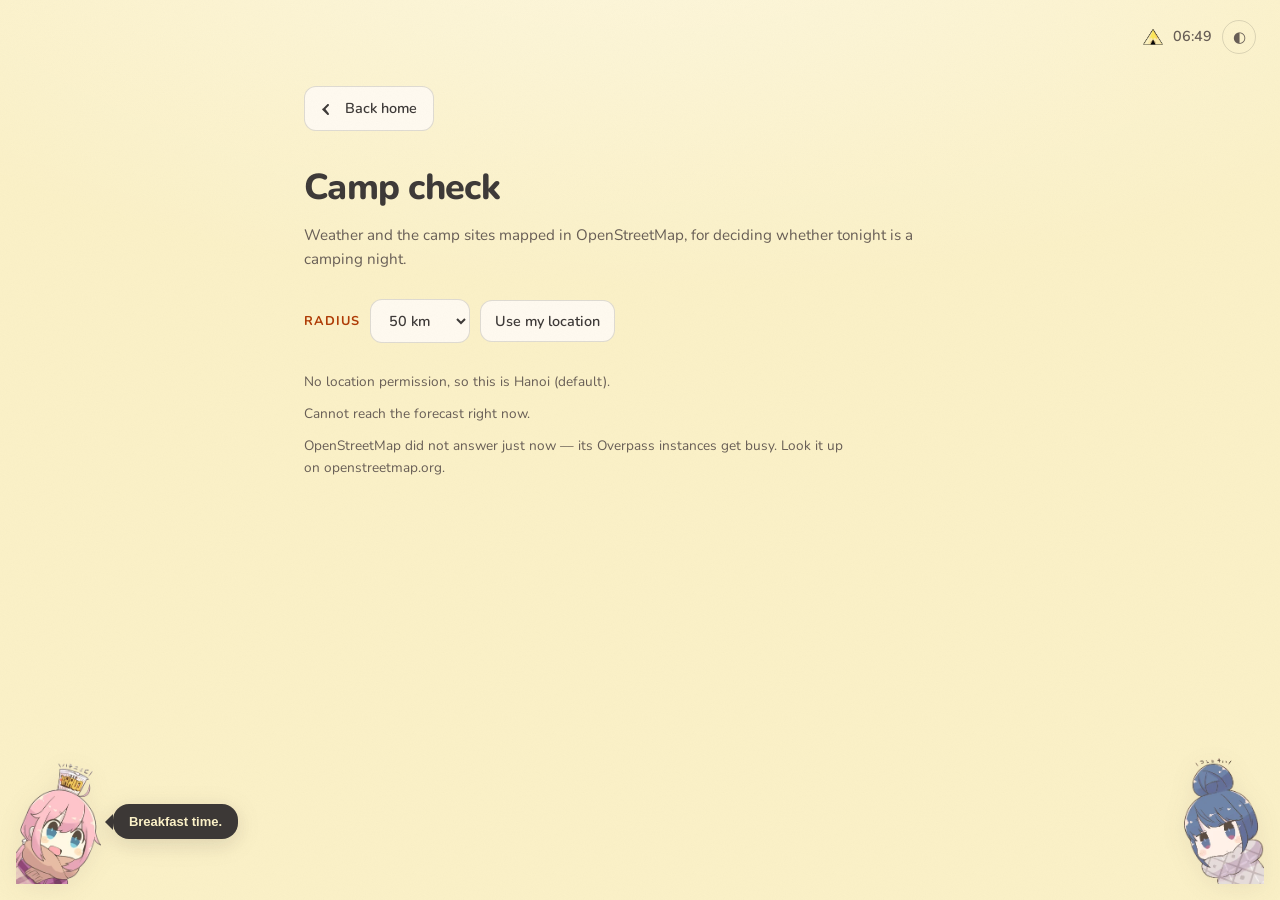
==== camp/index.html @ 9cc5076e "Move the camp check onto its own page and let it grow - /camp/ is a page instead of a floating panel" ====
<!DOCTYPE html>
<html lang="en">

<head>
    <meta charset="utf-8">
    <meta name="viewport" content="width=device-width, initial-scale=1.0">
    <title>Camp check - Nainne</title>
    <meta name="description" content="Weather and the camp sites mapped in OpenStreetMap near you, for deciding whether tonight is a camping night.">
    <meta property="og:title" content="Camp check - Nainne">
    <meta property="og:description" content="Weather and the camp sites mapped in OpenStreetMap near you, for deciding whether tonight is a camping night.">
    <meta property="og:type" content="website">
    <meta property="og:url" content="https://nainne.living-the.life/camp/">
    <meta property="og:image" content="https://nainne.living-the.life/assets/img/og-image.jpg">
    <meta property="og:image:width" content="1200">
    <meta property="og:image:height" content="630">
    <meta property="og:image:alt" content="Trees on the shore of a lake, reflected in the water.">
    <meta name="twitter:card" content="summary_large_image">
    <meta name="twitter:title" content="Camp check - Nainne">
    <meta name="twitter:description" content="Weather and the camp sites mapped in OpenStreetMap near you, for deciding whether tonight is a camping night.">
    <link rel="canonical" href="https://nainne.living-the.life/camp/">
    <meta name="theme-color" content="#fbf1c7">
    <link rel="icon" type="image/png" href="/assets/img/logo.png">
    <script>
        // Set the theme before first paint. Mirrors getAutoTheme() in assets/js/app.js.
        (function () {
            var mode = localStorage.getItem('theme') || 'auto';
            var hour = new Date().getHours();
            document.documentElement.setAttribute('data-theme',
                mode === 'auto' ? (hour >= 6 && hour < 18 ? 'day' : 'night') : mode);
        })();
    </script>
    <link rel="preload" href="/assets/fonts/nunito-latin.woff2" as="font" type="font/woff2" crossorigin>
    <link rel="stylesheet" href="/assets/css/styles.css">
    <script src="/assets/js/app.js" defer></script>
</head>

<body>
    <header class="page-header">
        <div class="clock-widget">
            <img src="/assets/img/logo.png" alt="">
            <span class="clock-time" id="clock">--:--</span>
            <button class="theme-toggle" id="themeToggle" type="button" aria-label="Toggle color theme">☀</button>
        </div>
    </header>

    <div class="camp-page">
        <div class="camp-header">
            <a href="/" class="back-link">
                <svg xmlns="http://www.w3.org/2000/svg" viewBox="0 0 448 512" width="1em" height="1em" fill="currentColor" aria-hidden="true">
                    <path d="M9.4 233.4c-12.5 12.5-12.5 32.8 0 45.3l160 160c12.5 12.5 32.8 12.5 45.3 0s12.5-32.8 0-45.3L109.3 256 214.6 150.6c12.5-12.5 12.5-32.8 0-45.3s-32.8-12.5-45.3 0l-160 160z"/></svg>
                Back home
            </a>
            <h1 class="camp-title">Camp check</h1>
            <p class="camp-subtitle">Weather and the camp sites mapped in OpenStreetMap, for deciding whether tonight is a camping night.</p>
        </div>

        <div class="camp-controls">
            <label class="camp-control" for="campRadius">Radius</label>
            <select class="camp-select" id="campRadius">
                <option value="10000">10 km</option>
                <option value="50000" selected>50 km</option>
                <option value="100000">100 km</option>
            </select>
            <button class="camp-locate" id="campLocate" type="button">Use my location</button>
        </div>

        <div class="camp-body" id="campBody" aria-live="polite">
            <p class="camp-meta">Checking the sky…</p>
        </div>

        <noscript>
            <p class="camp-meta">This page needs JavaScript: it asks the browser for a location and reads the
            weather from Open-Meteo and the camp sites from OpenStreetMap.</p>
        </noscript>
    </div>

    <button class="corner-character nadeshiko" type="button" aria-label="Look up my location again" data-tooltip="Look up again">
        <img src="/assets/img/nadeshiko.webp" alt="">
        <span class="nade-bubble" id="nadeBubble" role="status"></span>
    </button>
    <a class="corner-character rin" href="/gallery.html" aria-label="Photo gallery" data-tooltip="Open gallery">
        <img src="/assets/img/rin.webp" alt="">
    </a>
</body>

</html>
---- assets/css/styles.css ----
/* Nunito, variable weight axis 400-800, subsets taken from Google Fonts so the page
   needs no third-party font request. latin is preloaded in each page's head. */
@font-face {
  font-family: 'Nunito';
  font-style: normal;
  font-weight: 400 800;
  font-display: swap;
  src: url('../fonts/nunito-latin.woff2') format('woff2');
  unicode-range: U+0000-00FF, U+0131, U+0152-0153, U+02BB-02BC, U+02C6, U+02DA, U+02DC, U+0304, U+0308, U+0329, U+2000-206F, U+20AC, U+2122, U+2191, U+2193, U+2212, U+2215, U+FEFF, U+FFFD;
}

@font-face {
  font-family: 'Nunito';
  font-style: normal;
  font-weight: 400 800;
  font-display: swap;
  src: url('../fonts/nunito-vietnamese.woff2') format('woff2');
  unicode-range: U+0102-0103, U+0110-0111, U+0128-0129, U+0168-0169, U+01A0-01A1, U+01AF-01B0, U+0300-0301, U+0303-0304, U+0308-0309, U+0323, U+0329, U+1EA0-1EF9, U+20AB;
}

:root {
  color-scheme: light;
  /* gruvbox light */
  --bg: #fbf1c7;
  --bg-glow: rgba(255,252,240,0.55);
  --card-bg: #fffaf0;
  --card-border: rgba(60,56,54,0.16);
  --text-dark: #3c3836;
  --text-medium: #665c54;
  --accent: #af3a03;
  --shadow-soft: rgba(60,56,54,0.08);
  --toast-bg: #3c3836;
  --toast-text: #fbf1c7;
  --button-warm: #af3a03;
  --button-warm-hover: #8f2f00;
  --button-text: #fffaf0;
  --hover-bg: rgba(60, 56, 54, 0.07);
  /* Three radii cover the page; circles stay 50% because avatar and icon buttons are round. */
  --radius-sm: 10px;
  --radius-md: 12px;
  --radius-lg: 16px;
}

[data-theme="night"] {
  color-scheme: dark;
  /* gruvbox dark */
  --bg: #1d2021;
  --bg-glow: rgba(250,189,47,0.05);
  --card-bg: #32302f;
  --card-border: rgba(235,219,178,0.2);
  --text-dark: #ebdbb2;
  --text-medium: #a89984;
  --accent: #fe8019;
  --shadow-soft: rgba(0,0,0,0.35);
  --toast-bg: #3c3836;
  --toast-text: #fbf1c7;
  --button-warm: #fe8019;
  --button-warm-hover: #fabd2f;
  --button-text: #1d2021;
  --hover-bg: rgba(235, 219, 178, 0.09);
}

* {
  box-sizing: border-box;
}

/* Only interactive elements carry a transition: hover feedback fades, nothing else animates. */
a,
button {
  transition: background-color 0.25s ease, border-color 0.25s ease, color 0.25s ease;
}

/* Held for one frame while the theme flips, so the ground and the text change together
   instead of the text cross-fading over a background that already switched. */
.no-transition,
.no-transition * {
  transition: none !important;
}

body {
  margin: 0;
  min-height: 100vh;
  font-family: 'Nunito', sans-serif;
  font-size: 16px;
  line-height: 1.6;
  color: var(--text-dark);
  background-color: var(--bg);
  background-image: radial-gradient(120% 70% at 50% -10%, var(--bg-glow), transparent 60%);
  background-attachment: fixed;
}

h1,
h2 {
  text-wrap: balance;
}

p {
  text-wrap: pretty;
}

a {
  color: inherit;
  text-decoration: none;
}

a:focus-visible,
button:focus-visible,
[tabindex]:focus-visible {
  outline: 2px solid var(--accent);
  outline-offset: 3px;
  border-radius: var(--radius-md);
}

.icon-sprite {
  display: none;
}

.wrap {
  max-width: 720px;
  margin: 0 auto;
  padding: 0 24px 96px;
}

.page-header {
  display: flex;
  justify-content: flex-end;
  padding: 20px 24px 0;
}

.wrap .page-header {
  padding: 24px 0 0;
}

.clock-widget {
  display: flex;
  align-items: center;
  gap: 10px;
}

.clock-widget img {
  height: 20px;
  width: auto;
}

body::after {
  content: '';
  position: fixed;
  inset: 0;
  z-index: 0;
  pointer-events: none;
  opacity: 0.04;
  background-image: url("data:image/svg+xml,%3Csvg xmlns='http://www.w3.org/2000/svg' width='140' height='140'%3E%3Cfilter id='n'%3E%3CfeTurbulence type='fractalNoise' baseFrequency='0.9' numOctaves='2' stitchTiles='stitch'/%3E%3CfeColorMatrix type='saturate' values='0'/%3E%3C/filter%3E%3Crect width='140' height='140' filter='url(%23n)'/%3E%3C/svg%3E");
}

[data-theme="night"] body {
  background-image:
    radial-gradient(1.5px 1.5px at 30px 40px, rgba(250,189,47,0.5), transparent),
    radial-gradient(1px 1px at 170px 120px, rgba(235,219,178,0.42), transparent),
    radial-gradient(1.5px 1.5px at 90px 230px, rgba(250,189,47,0.36), transparent),
    radial-gradient(1px 1px at 250px 60px, rgba(235,219,178,0.36), transparent),
    radial-gradient(1px 1px at 210px 250px, rgba(250,189,47,0.3), transparent),
    radial-gradient(120% 70% at 50% -10%, var(--bg-glow), transparent 60%);
  background-size: 320px 320px, 320px 320px, 320px 320px, 320px 320px, 320px 320px, 100% 100%;
}

[data-theme="night"] body::after {
  opacity: 0.06;
}

.clock-time {
  font-size: 0.9rem;
  font-weight: 600;
  color: var(--text-medium);
  font-variant-numeric: tabular-nums;
}

.theme-toggle {
  position: relative;
  width: 34px;
  height: 34px;
  display: grid;
  place-items: center;
  border: 1px solid var(--card-border);
  border-radius: 50%;
  background: transparent;
  color: var(--text-medium);
  font-size: 15px;
  cursor: pointer;
}

/* The circle stays 34px; this gives it a 44px hit area without moving anything. */
.theme-toggle::before {
  content: '';
  position: absolute;
  inset: -5px;
}

.theme-toggle:hover {
  border-color: var(--accent);
  color: var(--accent);
}

.intro {
  display: flex;
  align-items: center;
  gap: 20px;
  margin: 40px 0 56px;
}

.avatar {
  width: 84px;
  height: 84px;
  flex: none;
  border-radius: 50%;
  object-fit: cover;
  border: 2px solid var(--card-border);
}

.intro-name {
  margin: 0;
  font-size: clamp(2rem, 6vw, 3rem);
  font-weight: 800;
  letter-spacing: -0.02em;
  line-height: 1.1;
}

.intro-tagline {
  margin: 6px 0 0;
  font-size: 0.95rem;
  color: var(--text-medium);
}

.intro-bio {
  max-width: 52ch;
  margin: 8px 0 0;
  font-size: 0.9rem;
  color: var(--text-medium);
}

.panel {
  margin-bottom: 48px;
}

.panel-title {
  display: flex;
  align-items: center;
  gap: 16px;
  margin: 0 0 12px;
  font-size: 0.8rem;
  font-weight: 700;
  letter-spacing: 0.1em;
  text-transform: uppercase;
  color: var(--accent);
}

[data-theme="night"] .panel-title {
  text-shadow: 0 0 12px rgba(254,128,25,0.45);
}

[data-theme="night"] .intro-name {
  text-shadow: 0 0 28px rgba(254,128,25,0.16);
}

.panel-title::after {
  content: '';
  flex: 1;
  height: 1px;
  background: var(--card-border);
}

.list {
  list-style: none;
  margin: 0;
  padding: 0;
}

.list li + li {
  border-top: 1px solid var(--card-border);
}

.row {
  display: flex;
  align-items: center;
  gap: 16px;
  padding: 16px 12px;
  margin: 0 -12px;
  border-radius: var(--radius-md);
}

.row:hover {
  background: var(--card-bg);
}

.row-main {
  flex: 1;
  min-width: 0;
}

.row-name {
  display: block;
  font-size: 1.02rem;
  font-weight: 700;
}

.row-head {
  display: flex;
  align-items: baseline;
  flex-wrap: wrap;
  gap: 8px;
}

.tag {
  display: inline-flex;
  align-items: center;
  gap: 4px;
  padding: 1px 8px;
  border: 1px solid var(--card-border);
  border-radius: var(--radius-sm);
  font-size: 0.75rem;
  font-weight: 600;
  color: var(--text-medium);
}

.tag svg {
  width: 11px;
  height: 11px;
  fill: currentColor;
}

.row-desc {
  display: block;
  margin-top: 2px;
  font-size: 0.9rem;
  line-height: 1.45;
  color: var(--text-medium);
}

.row-icon {
  width: 18px;
  height: 18px;
  flex: none;
  fill: currentColor;
  color: var(--text-medium);
}

.row:hover .row-icon {
  color: var(--accent);
  transform: translate(2px, -2px);
}

.chips {
  display: flex;
  flex-wrap: wrap;
  gap: 8px;
  list-style: none;
  margin: 0;
  padding: 0;
}

.chip {
  display: inline-flex;
  align-items: center;
  gap: 10px;
  padding: 12px 16px;
  border: 1px solid var(--card-border);
  border-radius: var(--radius-md);
  background: var(--card-bg);
  font-family: inherit;
  font-size: 0.9rem;
  font-weight: 600;
  color: inherit;
  cursor: pointer;
}

.chip:hover {
  border-color: var(--accent);
  color: var(--accent);
}

.chip svg {
  width: 18px;
  height: 18px;
  fill: currentColor;
}

.copy-toast {
  display: none;
  position: fixed;
  bottom: 24px;
  left: 50%;
  transform: translateX(-50%);
  z-index: 9999;
  padding: 12px 20px;
  border-radius: var(--radius-md);
  background: var(--toast-bg);
  color: var(--toast-text);
  font-size: 0.9rem;
  font-weight: 600;
  white-space: nowrap;
  box-shadow: 0 8px 24px var(--shadow-soft);
}

.copy-toast.show {
  display: block;
}

.corner-character {
  position: fixed;
  bottom: 16px;
  z-index: 100;
  padding: 0;
  border: 0;
  background: none;
  cursor: pointer;
  filter: drop-shadow(0 4px 12px var(--shadow-soft));
}

.corner-character:hover {
  transform: translateY(-6px);
}

.corner-character:active {
  transform: translateY(-2px) scale(0.98);
}

.corner-character:focus-visible {
  outline: 2px solid var(--accent);
  outline-offset: 4px;
  border-radius: 12px;
}

.nadeshiko {
  left: 16px;
}

.rin {
  right: 16px;
}

.nadeshiko img,
.rin img {
  display: block;
  height: 128px;
  width: auto;
}

[data-tooltip]::before,
[data-tooltip]::after {
  position: absolute;
  bottom: 100%;
  left: 50%;
  transform: translateX(-50%) translateY(8px);
  opacity: 0;
  visibility: hidden;
  transition: opacity 0.2s ease, transform 0.2s ease, visibility 0.2s;
  pointer-events: none;
}

[data-tooltip]::before {
  content: attr(data-tooltip);
  margin-bottom: 8px;
  padding: 6px 12px;
  border-radius: var(--radius-sm);
  background: var(--toast-bg);
  color: var(--toast-text);
  font-size: 12px;
  font-weight: 600;
  white-space: nowrap;
  box-shadow: 0 4px 12px var(--shadow-soft);
}

[data-tooltip]::after {
  content: '';
  margin-bottom: -2px;
  border: 5px solid transparent;
  border-top-color: var(--toast-bg);
}

[data-tooltip]:hover::before,
[data-tooltip]:hover::after {
  opacity: 1;
  visibility: visible;
  transform: translateX(-50%) translateY(0);
}

.nade-bubble {
  position: absolute;
  left: calc(100% + 12px);
  bottom: 35%;
  max-width: 240px;
  padding: 10px 16px;
  border-radius: var(--radius-lg);
  background: var(--toast-bg);
  color: var(--toast-text);
  font-size: 13px;
  font-weight: 600;
  white-space: nowrap;
  opacity: 0;
  visibility: hidden;
  transform: translateY(8px);
  transition: opacity 0.2s ease, transform 0.2s ease, visibility 0.2s;
  box-shadow: 0 6px 20px var(--shadow-soft);
  z-index: 101;
  pointer-events: none;
}

.nade-bubble::after {
  content: '';
  position: absolute;
  top: 50%;
  right: 100%;
  transform: translateY(-50%);
  border: 8px solid transparent;
  border-right-color: var(--toast-bg);
}

.nade-bubble.show {
  opacity: 1;
  visibility: visible;
  transform: translateY(0);
}

.nadeshiko.bounce {
  animation: nade-bounce 0.55s ease;
}

@keyframes nade-bounce {
  0% { transform: translateY(0) scale(1, 1); }
  30% { transform: translateY(-14px) scale(1.06, 0.94); }
  55% { transform: translateY(0) scale(0.97, 1.04); }
  75% { transform: translateY(-5px) scale(1.02, 0.98); }
  100% { transform: translateY(0) scale(1, 1); }
}

/* Camp check page: weather from Open-Meteo, camp sites from OpenStreetMap. */
.camp-page {
  max-width: 720px;
  margin: 0 auto;
  padding: 32px 24px 96px;
}

.camp-header {
  margin-bottom: 28px;
}

.camp-title {
  margin: 0 0 6px;
  font-size: clamp(1.75rem, 4vw, 2.25rem);
  font-weight: 800;
  letter-spacing: -0.02em;
  color: var(--text-dark);
}

.camp-subtitle {
  margin: 0;
  font-size: 0.95rem;
  color: var(--text-medium);
}

.camp-controls {
  display: flex;
  flex-wrap: wrap;
  align-items: center;
  gap: 10px;
  margin-bottom: 28px;
}

.camp-control {
  font-size: 0.8rem;
  font-weight: 700;
  letter-spacing: 0.08em;
  text-transform: uppercase;
  color: var(--accent);
}

.camp-select,
.camp-locate {
  padding: 10px 14px;
  border: 1px solid var(--card-border);
  border-radius: var(--radius-md);
  background: var(--card-bg);
  font-family: inherit;
  font-size: 0.9rem;
  font-weight: 600;
  color: var(--text-dark);
}

.camp-select {
  cursor: pointer;
}

.camp-locate {
  cursor: pointer;
}

.camp-locate:hover,
.camp-select:hover {
  border-color: var(--accent);
  color: var(--accent);
}

.camp-weather {
  display: flex;
  align-items: baseline;
  gap: 10px;
  margin: 0 0 2px;
}

.camp-weather-temp {
  font-size: 2.4rem;
  font-weight: 800;
  line-height: 1;
}

.camp-weather-desc {
  color: var(--text-medium);
}

.camp-meta,
.camp-loc {
  margin: 0 0 10px;
  font-size: 0.85rem;
  color: var(--text-medium);
}

.camp-verdict {
  margin: 0 0 24px;
  font-weight: 700;
}

.camp-section {
  margin: 0 0 10px;
  font-size: 0.8rem;
  font-weight: 700;
  letter-spacing: 0.1em;
  text-transform: uppercase;
  color: var(--accent);
}

.camp-days {
  list-style: none;
  margin: 0 0 28px;
  padding: 0;
}

.camp-days li {
  display: flex;
  align-items: baseline;
  gap: 12px;
  padding: 7px 0;
  border-top: 1px solid var(--card-border);
  font-size: 0.9rem;
}

.camp-days li:first-child {
  border-top: 0;
}

.camp-day-name {
  width: 3.2em;
  flex: none;
  font-weight: 700;
}

.camp-day-cond {
  flex: 1;
  min-width: 0;
  color: var(--text-medium);
}

.camp-day-temps {
  flex: none;
  font-variant-numeric: tabular-nums;
}

.camp-day-rain {
  width: 3.4em;
  flex: none;
  text-align: right;
  color: var(--text-medium);
  font-variant-numeric: tabular-nums;
}

.camp-list {
  list-style: none;
  margin: 0 0 24px;
  padding: 0;
}

.camp-list li + li {
  margin-top: 2px;
}

.camp-list a {
  display: flex;
  align-items: baseline;
  justify-content: space-between;
  gap: 12px;
  padding: 8px 10px;
  margin: 0 -10px;
  border-radius: var(--radius-sm);
}

.camp-list a:hover {
  background: var(--hover-bg);
  color: var(--accent);
}

.camp-dist {
  flex: none;
  color: var(--text-medium);
  font-variant-numeric: tabular-nums;
}

.camp-credit {
  margin: 0;
  padding-top: 12px;
  border-top: 1px solid var(--card-border);
  font-size: 0.75rem;
  color: var(--text-medium);
}

.camp-credit a {
  text-decoration: underline;
}

@media (max-width: 768px) {
  .wrap {
    padding: 0 20px 120px;
  }

  .intro {
    margin: 28px 0 40px;
    gap: 16px;
  }

  .avatar {
    width: 64px;
    height: 64px;
  }

  .intro-tagline {
    font-size: 0.85rem;
  }

  .panel {
    margin-bottom: 36px;
  }

  .row {
    padding: 14px 10px;
    margin: 0 -10px;
  }

  .nadeshiko {
    left: 8px;
  }

  .rin {
    right: 8px;
  }

  .nadeshiko img,
  .rin img {
    height: 96px;
  }
}

@media (max-width: 480px) {
  .intro-tagline {
    font-size: 0.8rem;
  }

  .copy-toast {
    max-width: 90vw;
    white-space: normal;
    text-align: center;
  }

  .nadeshiko img,
  .rin img {
    height: 72px;
  }

  .corner-character {
    bottom: 8px;
  }
}

@media (prefers-reduced-motion: reduce) {
  *,
  *::before,
  *::after {
    transition-duration: 0.01ms !important;
    animation-duration: 0.01ms !important;
    animation-iteration-count: 1 !important;
  }
}

.back-link {
  display: inline-flex;
  align-items: center;
  gap: 8px;
  margin-bottom: 28px;
  padding: 10px 16px;
  border: 1px solid var(--card-border);
  border-radius: var(--radius-md);
  background: var(--card-bg);
  font-size: 0.9rem;
  font-weight: 600;
  color: var(--text-dark);
}

.back-link:hover {
  border-color: var(--accent);
  color: var(--accent);
}

.back-link:hover svg {
  transform: translateX(-2px);
}

.back-link svg {
  width: 16px;
  height: 16px;
}

/* 404 */
.error-wrap {
  min-height: 70vh;
  display: flex;
  align-items: center;
  justify-content: center;
  padding: 24px;
}

.error-card {
  background: var(--card-bg);
  border: 1px solid var(--card-border);
  border-radius: var(--radius-lg);
  padding: 48px 40px;
  text-align: center;
  max-width: 480px;
  width: 100%;
}

.error-code {
  font-size: 88px;
  font-weight: 700;
  color: var(--button-warm);
  margin: 0;
  line-height: 1;
}

.error-title {
  font-size: 24px;
  font-weight: 600;
  color: var(--text-dark);
  margin: 16px 0 8px;
}

.error-text {
  font-size: 15px;
  color: var(--text-medium);
  margin: 0 0 28px;
  line-height: 1.6;
}

.error-card .back-link {
  margin-bottom: 0;
}
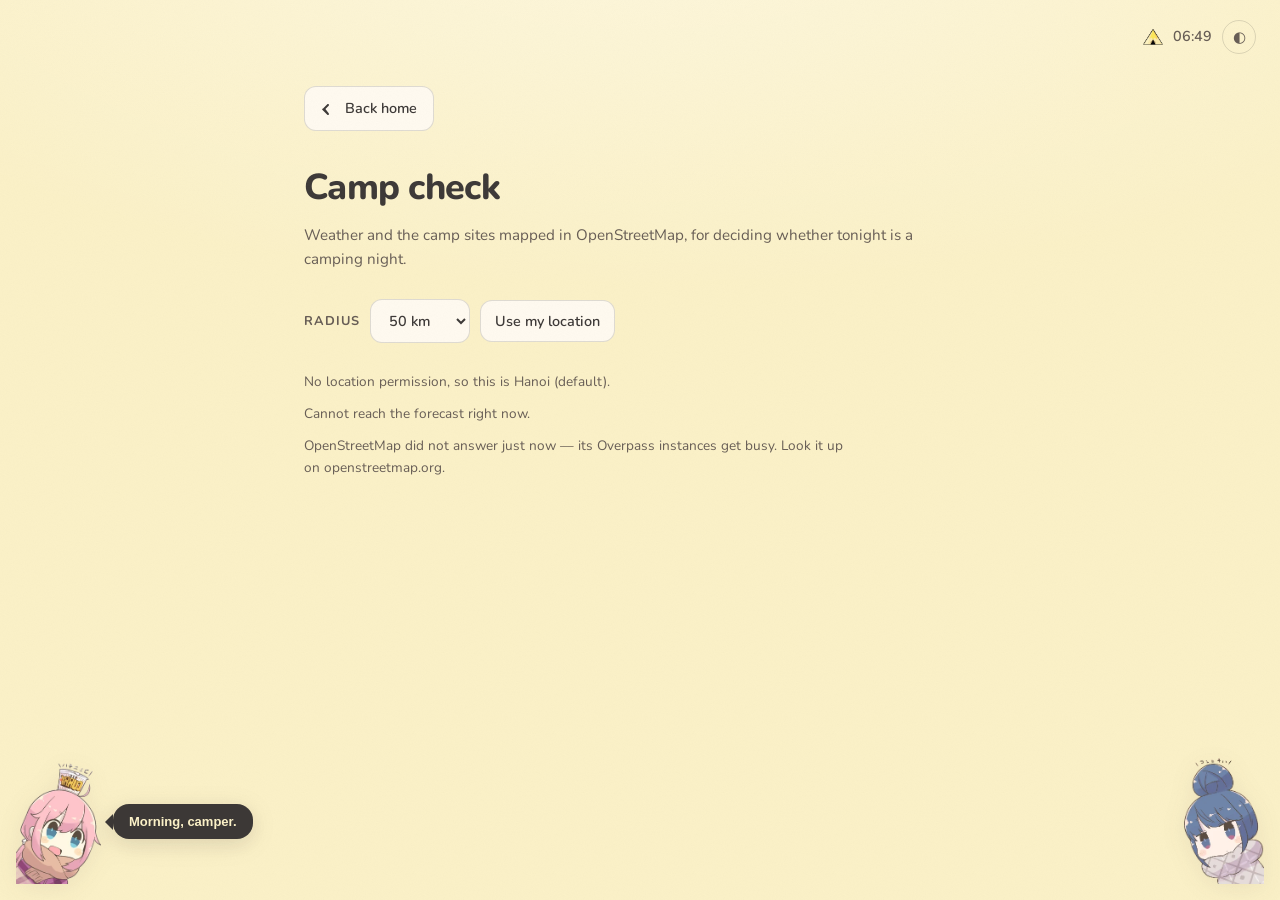
==== commit 91247e05: "Pass the camp page through the anti-slop gates - Section titles are h2 instead of styled paragraphs:" ====
--- a/camp/index.html
+++ b/camp/index.html
@@ -43,7 +43,7 @@
         </div>
     </header>
 
-    <div class="camp-page">
+    <div class="wrap camp-page">
         <div class="camp-header">
             <a href="/" class="back-link">
                 <svg xmlns="http://www.w3.org/2000/svg" viewBox="0 0 448 512" width="1em" height="1em" fill="currentColor" aria-hidden="true">
--- a/assets/css/styles.css
+++ b/assets/css/styles.css
@@ -105,6 +105,7 @@
 
 a:focus-visible,
 button:focus-visible,
+select:focus-visible,
 [tabindex]:focus-visible {
   outline: 2px solid var(--accent);
   outline-offset: 3px;
@@ -534,9 +535,7 @@
 
 /* Camp check page: weather from Open-Meteo, camp sites from OpenStreetMap. */
 .camp-page {
-  max-width: 720px;
-  margin: 0 auto;
-  padding: 32px 24px 96px;
+  padding-top: 32px; /* .wrap carries the width and the side padding */
 }
 
 .camp-header {
@@ -570,7 +569,7 @@
   font-weight: 700;
   letter-spacing: 0.08em;
   text-transform: uppercase;
-  color: var(--accent);
+  color: var(--text-medium);
 }
 
 .camp-select,
@@ -629,7 +628,7 @@
 }
 
 .camp-section {
-  margin: 0 0 10px;
+  margin: 0 0 12px;
   font-size: 0.8rem;
   font-weight: 700;
   letter-spacing: 0.1em;
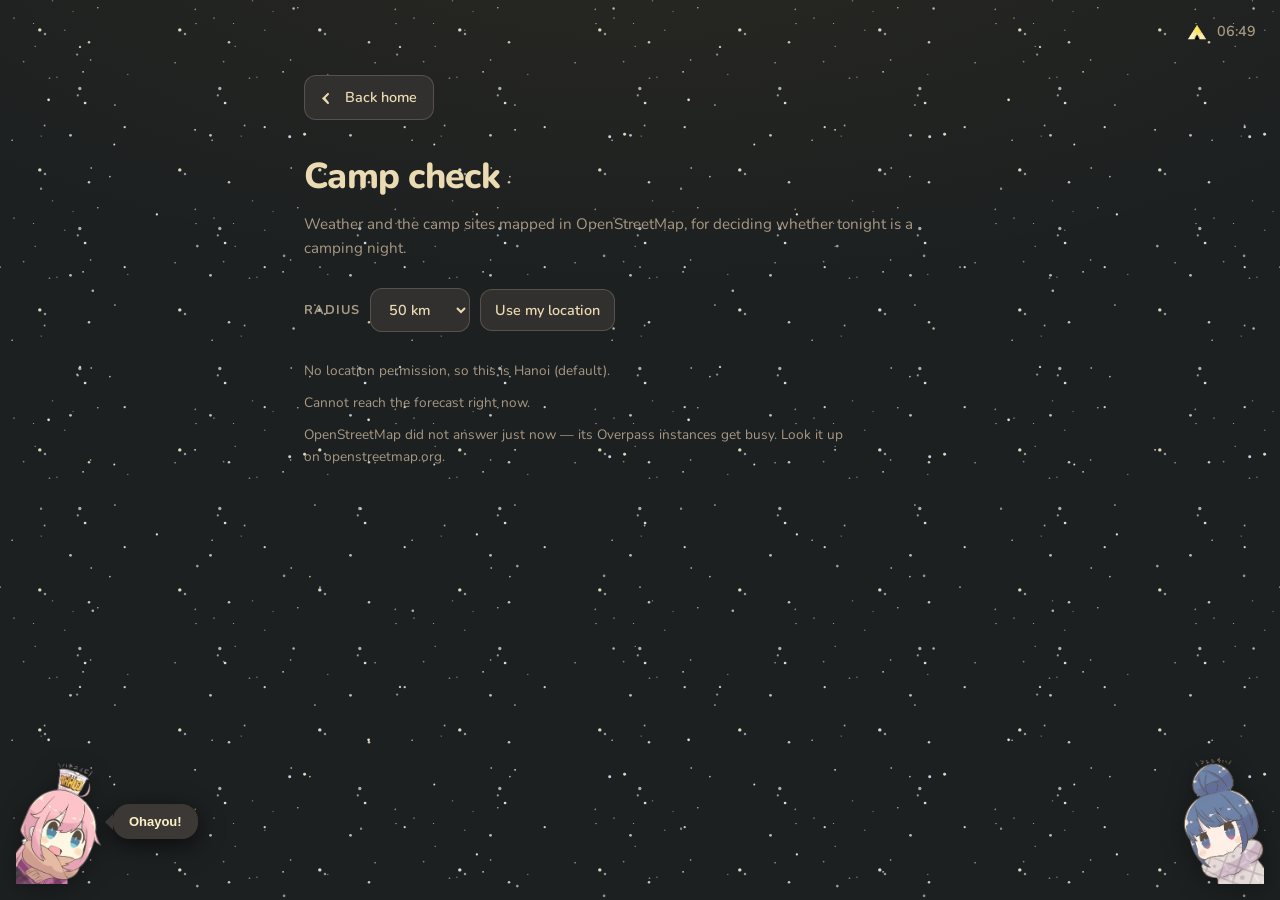
==== commit 400e51ab: "Keep only the dark theme and put a night sky behind the page - One theme: the Gruvbox dark tokens be" ====
--- a/camp/index.html
+++ b/camp/index.html
@@ -18,17 +18,8 @@
     <meta name="twitter:title" content="Camp check - Nainne">
     <meta name="twitter:description" content="Weather and the camp sites mapped in OpenStreetMap near you, for deciding whether tonight is a camping night.">
     <link rel="canonical" href="https://nainne.living-the.life/camp/">
-    <meta name="theme-color" content="#fbf1c7">
+    <meta name="theme-color" content="#1d2021">
     <link rel="icon" type="image/png" href="/assets/img/logo.png">
-    <script>
-        // Set the theme before first paint. Mirrors getAutoTheme() in assets/js/app.js.
-        (function () {
-            var mode = localStorage.getItem('theme') || 'auto';
-            var hour = new Date().getHours();
-            document.documentElement.setAttribute('data-theme',
-                mode === 'auto' ? (hour >= 6 && hour < 18 ? 'day' : 'night') : mode);
-        })();
-    </script>
     <link rel="preload" href="/assets/fonts/nunito-latin.woff2" as="font" type="font/woff2" crossorigin>
     <link rel="stylesheet" href="/assets/css/styles.css">
     <script src="/assets/js/app.js" defer></script>
@@ -39,7 +30,6 @@
         <div class="clock-widget">
             <img src="/assets/img/logo.png" alt="">
             <span class="clock-time" id="clock">--:--</span>
-            <button class="theme-toggle" id="themeToggle" type="button" aria-label="Toggle color theme">☀</button>
         </div>
     </header>
 
--- a/assets/css/styles.css
+++ b/assets/css/styles.css
@@ -19,31 +19,8 @@
 }
 
 :root {
-  color-scheme: light;
-  /* gruvbox light */
-  --bg: #fbf1c7;
-  --bg-glow: rgba(255,252,240,0.55);
-  --card-bg: #fffaf0;
-  --card-border: rgba(60,56,54,0.16);
-  --text-dark: #3c3836;
-  --text-medium: #665c54;
-  --accent: #af3a03;
-  --shadow-soft: rgba(60,56,54,0.08);
-  --toast-bg: #3c3836;
-  --toast-text: #fbf1c7;
-  --button-warm: #af3a03;
-  --button-warm-hover: #8f2f00;
-  --button-text: #fffaf0;
-  --hover-bg: rgba(60, 56, 54, 0.07);
-  /* Three radii cover the page; circles stay 50% because avatar and icon buttons are round. */
-  --radius-sm: 10px;
-  --radius-md: 12px;
-  --radius-lg: 16px;
-}
-
-[data-theme="night"] {
   color-scheme: dark;
-  /* gruvbox dark */
+  /* Gruvbox dark is the only theme: one ground, one palette, nothing to switch between. */
   --bg: #1d2021;
   --bg-glow: rgba(250,189,47,0.05);
   --card-bg: #32302f;
@@ -58,6 +35,10 @@
   --button-warm-hover: #fabd2f;
   --button-text: #1d2021;
   --hover-bg: rgba(235, 219, 178, 0.09);
+  /* Three radii cover the page; circles stay 50% because avatar and icon buttons are round. */
+  --radius-sm: 10px;
+  --radius-md: 12px;
+  --radius-lg: 16px;
 }
 
 * {
@@ -67,14 +48,7 @@
 /* Only interactive elements carry a transition: hover feedback fades, nothing else animates. */
 a,
 button {
-  transition: background-color 0.25s ease, border-color 0.25s ease, color 0.25s ease;
-}
-
-/* Held for one frame while the theme flips, so the ground and the text change together
-   instead of the text cross-fading over a background that already switched. */
-.no-transition,
-.no-transition * {
-  transition: none !important;
+  transition: background-color 0.15s ease, border-color 0.15s ease, color 0.15s ease;
 }
 
 body {
@@ -85,8 +59,31 @@
   line-height: 1.6;
   color: var(--text-dark);
   background-color: var(--bg);
-  background-image: radial-gradient(120% 70% at 50% -10%, var(--bg-glow), transparent 60%);
+  background-image:
+    radial-gradient(120% 70% at 50% -10%, var(--bg-glow), transparent 60%),
+    url("data:image/svg+xml,%3Csvg%20xmlns%3D'http%3A%2F%2Fwww.w3.org%2F2000%2Fsvg'%20width%3D'200'%20height%3D'200'%3E%3Ccircle%20cx%3D'64.8'%20cy%3D'30.2'%20r%3D'0.76'%20fill%3D'%23f6ecd4'%20opacity%3D'0.43'%2F%3E%3Ccircle%20cx%3D'73.1'%20cy%3D'11.6'%20r%3D'0.70'%20fill%3D'%23f6ecd4'%20opacity%3D'0.42'%2F%3E%3Ccircle%20cx%3D'14.0'%20cy%3D'18.1'%20r%3D'0.67'%20fill%3D'%23f6ecd4'%20opacity%3D'0.77'%2F%3E%3Ccircle%20cx%3D'44.6'%20cy%3D'125.5'%20r%3D'0.88'%20fill%3D'%23f6ecd4'%20opacity%3D'0.66'%2F%3E%3Ccircle%20cx%3D'195.3'%20cy%3D'9.3'%20r%3D'0.84'%20fill%3D'%23f6ecd4'%20opacity%3D'0.53'%2F%3E%3Ccircle%20cx%3D'23.6'%20cy%3D'61.7'%20r%3D'0.83'%20fill%3D'%23f6ecd4'%20opacity%3D'0.48'%2F%3E%3Ccircle%20cx%3D'127.8'%20cy%3D'74.5'%20r%3D'0.72'%20fill%3D'%23f6ecd4'%20opacity%3D'0.43'%2F%3E%3Ccircle%20cx%3D'41.2'%20cy%3D'136.1'%20r%3D'0.67'%20fill%3D'%23f6ecd4'%20opacity%3D'0.54'%2F%3E%3Ccircle%20cx%3D'90.6'%20cy%3D'60.0'%20r%3D'0.82'%20fill%3D'%23f6ecd4'%20opacity%3D'0.71'%2F%3E%3Ccircle%20cx%3D'114.9'%20cy%3D'105.0'%20r%3D'0.85'%20fill%3D'%23f6ecd4'%20opacity%3D'0.73'%2F%3E%3Ccircle%20cx%3D'196.0'%20cy%3D'23.6'%20r%3D'0.67'%20fill%3D'%23f6ecd4'%20opacity%3D'0.74'%2F%3E%3Ccircle%20cx%3D'97.8'%20cy%3D'7.8'%20r%3D'0.77'%20fill%3D'%23f6ecd4'%20opacity%3D'0.74'%2F%3E%3Ccircle%20cx%3D'175.1'%20cy%3D'62.7'%20r%3D'0.78'%20fill%3D'%23f6ecd4'%20opacity%3D'0.67'%2F%3E%3Ccircle%20cx%3D'91.2'%20cy%3D'168.0'%20r%3D'0.88'%20fill%3D'%23f6ecd4'%20opacity%3D'0.61'%2F%3E%3Ccircle%20cx%3D'12.1'%20cy%3D'140.3'%20r%3D'0.76'%20fill%3D'%23dce9f7'%20opacity%3D'0.85'%2F%3E%3Ccircle%20cx%3D'56.9'%20cy%3D'77.2'%20r%3D'0.77'%20fill%3D'%23f6ecd4'%20opacity%3D'0.41'%2F%3E%3Ccircle%20cx%3D'33.6'%20cy%3D'23.4'%20r%3D'0.52'%20fill%3D'%23f6ecd4'%20opacity%3D'0.75'%2F%3E%3Ccircle%20cx%3D'49.5'%20cy%3D'78.2'%20r%3D'0.85'%20fill%3D'%23f6ecd4'%20opacity%3D'0.44'%2F%3E%3Ccircle%20cx%3D'109.9'%20cy%3D'176.7'%20r%3D'0.83'%20fill%3D'%23f6ecd4'%20opacity%3D'0.79'%2F%3E%3Ccircle%20cx%3D'83.1'%20cy%3D'71.8'%20r%3D'0.85'%20fill%3D'%23f6ecd4'%20opacity%3D'0.83'%2F%3E%3Ccircle%20cx%3D'35.2'%20cy%3D'46.4'%20r%3D'0.59'%20fill%3D'%23f6ecd4'%20opacity%3D'0.62'%2F%3E%3Ccircle%20cx%3D'52.5'%20cy%3D'0.8'%20r%3D'0.67'%20fill%3D'%23f6ecd4'%20opacity%3D'0.57'%2F%3E%3C%2Fsvg%3E"),
+    url("data:image/svg+xml,%3Csvg%20xmlns%3D'http%3A%2F%2Fwww.w3.org%2F2000%2Fsvg'%20width%3D'320'%20height%3D'320'%3E%3Ccircle%20cx%3D'52.8'%20cy%3D'220.7'%20r%3D'1.28'%20fill%3D'%23f6ecd4'%20opacity%3D'0.72'%2F%3E%3Ccircle%20cx%3D'253.6'%20cy%3D'258.5'%20r%3D'1.21'%20fill%3D'%23f6ecd4'%20opacity%3D'0.73'%2F%3E%3Ccircle%20cx%3D'1.0'%20cy%3D'118.7'%20r%3D'1.25'%20fill%3D'%23dce9f7'%20opacity%3D'0.53'%2F%3E%3Ccircle%20cx%3D'74.3'%20cy%3D'74.5'%20r%3D'0.93'%20fill%3D'%23dce9f7'%20opacity%3D'0.95'%2F%3E%3Ccircle%20cx%3D'280.0'%20cy%3D'197.1'%20r%3D'0.92'%20fill%3D'%23f6ecd4'%20opacity%3D'0.65'%2F%3E%3Ccircle%20cx%3D'37.1'%20cy%3D'304.6'%20r%3D'1.12'%20fill%3D'%23dce9f7'%20opacity%3D'0.57'%2F%3E%3Ccircle%20cx%3D'40.0'%20cy%3D'296.9'%20r%3D'1.17'%20fill%3D'%23f6ecd4'%20opacity%3D'0.75'%2F%3E%3Ccircle%20cx%3D'155.1'%20cy%3D'59.8'%20r%3D'0.92'%20fill%3D'%23f6ecd4'%20opacity%3D'0.89'%2F%3E%3Ccircle%20cx%3D'249.7'%20cy%3D'66.7'%20r%3D'1.48'%20fill%3D'%23dce9f7'%20opacity%3D'0.9'%2F%3E%3Ccircle%20cx%3D'244.1'%20cy%3D'185.8'%20r%3D'1.34'%20fill%3D'%23f6ecd4'%20opacity%3D'0.56'%2F%3E%3Ccircle%20cx%3D'264.6'%20cy%3D'64.3'%20r%3D'1.45'%20fill%3D'%23f6ecd4'%20opacity%3D'0.9'%2F%3E%3Ccircle%20cx%3D'116.9'%20cy%3D'144.4'%20r%3D'1.13'%20fill%3D'%23f6ecd4'%20opacity%3D'0.95'%2F%3E%3Ccircle%20cx%3D'8.6'%20cy%3D'29.8'%20r%3D'1.33'%20fill%3D'%23f6ecd4'%20opacity%3D'0.95'%2F%3E%3Ccircle%20cx%3D'157.3'%20cy%3D'176.1'%20r%3D'1.35'%20fill%3D'%23f6ecd4'%20opacity%3D'0.6'%2F%3E%3C%2Fsvg%3E");
+  background-size: 100% 100%, 200px 200px, 320px 320px;
+  background-position: 0 0, 0 0, 40px 70px;
+  background-repeat: no-repeat, repeat, repeat;
   background-attachment: fixed;
+}
+
+/* The brighter stars sit behind the content and fade in and out slowly. */
+body::before {
+  content: '';
+  position: fixed;
+  inset: 0;
+  z-index: -1;
+  pointer-events: none;
+  background-image: url("data:image/svg+xml,%3Csvg%20xmlns%3D'http%3A%2F%2Fwww.w3.org%2F2000%2Fsvg'%20width%3D'140'%20height%3D'140'%3E%3Ccircle%20cx%3D'79.8'%20cy%3D'88.5'%20r%3D'1.65'%20fill%3D'%23dce9f7'%20opacity%3D'0.71'%2F%3E%3Ccircle%20cx%3D'124.7'%20cy%3D'127.2'%20r%3D'1.15'%20fill%3D'%23dce9f7'%20opacity%3D'0.86'%2F%3E%3Ccircle%20cx%3D'70.5'%20cy%3D'135.3'%20r%3D'1.42'%20fill%3D'%23dce9f7'%20opacity%3D'0.78'%2F%3E%3Ccircle%20cx%3D'89.0'%20cy%3D'42.2'%20r%3D'1.25'%20fill%3D'%23f6ecd4'%20opacity%3D'0.8'%2F%3E%3Ccircle%20cx%3D'85.1'%20cy%3D'103.0'%20r%3D'1.34'%20fill%3D'%23dce9f7'%20opacity%3D'0.94'%2F%3E%3Ccircle%20cx%3D'77.8'%20cy%3D'95.4'%20r%3D'1.09'%20fill%3D'%23dce9f7'%20opacity%3D'0.62'%2F%3E%3Ccircle%20cx%3D'39.8'%20cy%3D'29.9'%20r%3D'1.72'%20fill%3D'%23f6ecd4'%20opacity%3D'0.9'%2F%3E%3Ccircle%20cx%3D'45.0'%20cy%3D'34.0'%20r%3D'1.22'%20fill%3D'%23dce9f7'%20opacity%3D'0.6'%2F%3E%3C%2Fsvg%3E");
+  background-size: 140px 140px;
+  animation: twinkle 9s ease-in-out infinite alternate;
+}
+
+@keyframes twinkle {
+  from { opacity: 0.45; }
+  to { opacity: 1; }
 }
 
 h1,
@@ -143,62 +140,12 @@
   width: auto;
 }
 
-body::after {
-  content: '';
-  position: fixed;
-  inset: 0;
-  z-index: 0;
-  pointer-events: none;
-  opacity: 0.04;
-  background-image: url("data:image/svg+xml,%3Csvg xmlns='http://www.w3.org/2000/svg' width='140' height='140'%3E%3Cfilter id='n'%3E%3CfeTurbulence type='fractalNoise' baseFrequency='0.9' numOctaves='2' stitchTiles='stitch'/%3E%3CfeColorMatrix type='saturate' values='0'/%3E%3C/filter%3E%3Crect width='140' height='140' filter='url(%23n)'/%3E%3C/svg%3E");
-}
-
-[data-theme="night"] body {
-  background-image:
-    radial-gradient(1.5px 1.5px at 30px 40px, rgba(250,189,47,0.5), transparent),
-    radial-gradient(1px 1px at 170px 120px, rgba(235,219,178,0.42), transparent),
-    radial-gradient(1.5px 1.5px at 90px 230px, rgba(250,189,47,0.36), transparent),
-    radial-gradient(1px 1px at 250px 60px, rgba(235,219,178,0.36), transparent),
-    radial-gradient(1px 1px at 210px 250px, rgba(250,189,47,0.3), transparent),
-    radial-gradient(120% 70% at 50% -10%, var(--bg-glow), transparent 60%);
-  background-size: 320px 320px, 320px 320px, 320px 320px, 320px 320px, 320px 320px, 100% 100%;
-}
-
-[data-theme="night"] body::after {
-  opacity: 0.06;
-}
 
 .clock-time {
   font-size: 0.9rem;
   font-weight: 600;
   color: var(--text-medium);
   font-variant-numeric: tabular-nums;
-}
-
-.theme-toggle {
-  position: relative;
-  width: 34px;
-  height: 34px;
-  display: grid;
-  place-items: center;
-  border: 1px solid var(--card-border);
-  border-radius: 50%;
-  background: transparent;
-  color: var(--text-medium);
-  font-size: 15px;
-  cursor: pointer;
-}
-
-/* The circle stays 34px; this gives it a 44px hit area without moving anything. */
-.theme-toggle::before {
-  content: '';
-  position: absolute;
-  inset: -5px;
-}
-
-.theme-toggle:hover {
-  border-color: var(--accent);
-  color: var(--accent);
 }
 
 .intro {
@@ -254,11 +201,11 @@
   color: var(--accent);
 }
 
-[data-theme="night"] .panel-title {
+.panel-title {
   text-shadow: 0 0 12px rgba(254,128,25,0.45);
 }
 
-[data-theme="night"] .intro-name {
+.intro-name {
   text-shadow: 0 0 28px rgba(254,128,25,0.16);
 }
 
@@ -421,7 +368,7 @@
 }
 
 .corner-character:active {
-  transform: translateY(-2px) scale(0.98);
+  transform: translateY(-2px) scale(0.96);
 }
 
 .corner-character:focus-visible {
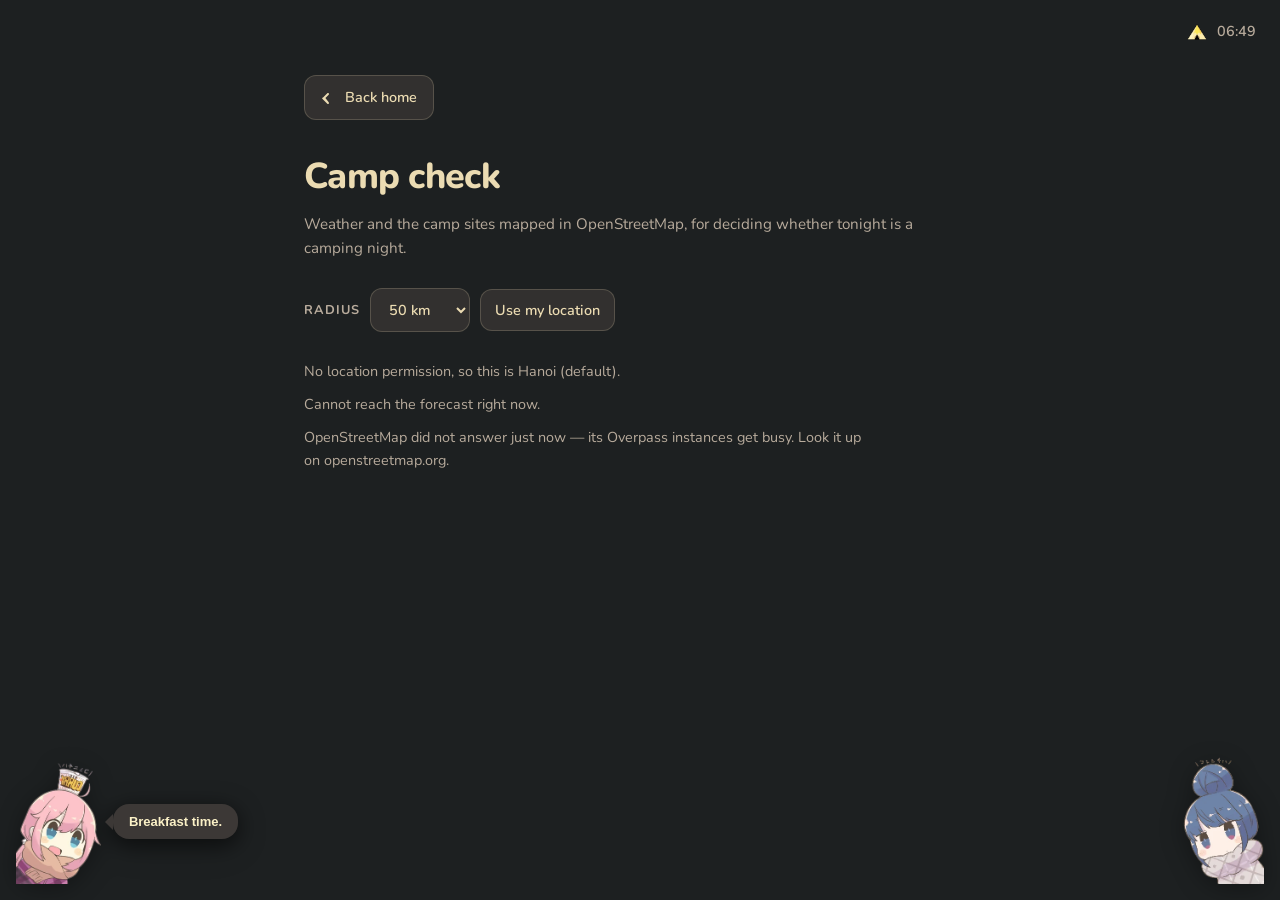
==== commit 783558ed: "Serve the gallery from /gallery/ and send the back link home - gallery.html becomes gallery/index.ht" ====
--- a/camp/index.html
+++ b/camp/index.html
@@ -68,7 +68,7 @@
         <img src="/assets/img/nadeshiko.webp" alt="">
         <span class="nade-bubble" id="nadeBubble" role="status"></span>
     </button>
-    <a class="corner-character rin" href="/gallery.html" aria-label="Photo gallery" data-tooltip="Open gallery">
+    <a class="corner-character rin" href="/gallery/" aria-label="Photo gallery" data-tooltip="Open gallery">
         <img src="/assets/img/rin.webp" alt="">
     </a>
 </body>
--- a/assets/css/styles.css
+++ b/assets/css/styles.css
@@ -22,11 +22,10 @@
   color-scheme: dark;
   /* Gruvbox dark is the only theme: one ground, one palette, nothing to switch between. */
   --bg: #1d2021;
-  --bg-glow: rgba(250,189,47,0.05);
   --card-bg: #32302f;
   --card-border: rgba(235,219,178,0.2);
   --text-dark: #ebdbb2;
-  --text-medium: #a89984;
+  --text-medium: #b8ab9c;
   --accent: #fe8019;
   --shadow-soft: rgba(0,0,0,0.35);
   --toast-bg: #3c3836;
@@ -59,31 +58,6 @@
   line-height: 1.6;
   color: var(--text-dark);
   background-color: var(--bg);
-  background-image:
-    radial-gradient(120% 70% at 50% -10%, var(--bg-glow), transparent 60%),
-    url("data:image/svg+xml,%3Csvg%20xmlns%3D'http%3A%2F%2Fwww.w3.org%2F2000%2Fsvg'%20width%3D'200'%20height%3D'200'%3E%3Ccircle%20cx%3D'64.8'%20cy%3D'30.2'%20r%3D'0.76'%20fill%3D'%23f6ecd4'%20opacity%3D'0.43'%2F%3E%3Ccircle%20cx%3D'73.1'%20cy%3D'11.6'%20r%3D'0.70'%20fill%3D'%23f6ecd4'%20opacity%3D'0.42'%2F%3E%3Ccircle%20cx%3D'14.0'%20cy%3D'18.1'%20r%3D'0.67'%20fill%3D'%23f6ecd4'%20opacity%3D'0.77'%2F%3E%3Ccircle%20cx%3D'44.6'%20cy%3D'125.5'%20r%3D'0.88'%20fill%3D'%23f6ecd4'%20opacity%3D'0.66'%2F%3E%3Ccircle%20cx%3D'195.3'%20cy%3D'9.3'%20r%3D'0.84'%20fill%3D'%23f6ecd4'%20opacity%3D'0.53'%2F%3E%3Ccircle%20cx%3D'23.6'%20cy%3D'61.7'%20r%3D'0.83'%20fill%3D'%23f6ecd4'%20opacity%3D'0.48'%2F%3E%3Ccircle%20cx%3D'127.8'%20cy%3D'74.5'%20r%3D'0.72'%20fill%3D'%23f6ecd4'%20opacity%3D'0.43'%2F%3E%3Ccircle%20cx%3D'41.2'%20cy%3D'136.1'%20r%3D'0.67'%20fill%3D'%23f6ecd4'%20opacity%3D'0.54'%2F%3E%3Ccircle%20cx%3D'90.6'%20cy%3D'60.0'%20r%3D'0.82'%20fill%3D'%23f6ecd4'%20opacity%3D'0.71'%2F%3E%3Ccircle%20cx%3D'114.9'%20cy%3D'105.0'%20r%3D'0.85'%20fill%3D'%23f6ecd4'%20opacity%3D'0.73'%2F%3E%3Ccircle%20cx%3D'196.0'%20cy%3D'23.6'%20r%3D'0.67'%20fill%3D'%23f6ecd4'%20opacity%3D'0.74'%2F%3E%3Ccircle%20cx%3D'97.8'%20cy%3D'7.8'%20r%3D'0.77'%20fill%3D'%23f6ecd4'%20opacity%3D'0.74'%2F%3E%3Ccircle%20cx%3D'175.1'%20cy%3D'62.7'%20r%3D'0.78'%20fill%3D'%23f6ecd4'%20opacity%3D'0.67'%2F%3E%3Ccircle%20cx%3D'91.2'%20cy%3D'168.0'%20r%3D'0.88'%20fill%3D'%23f6ecd4'%20opacity%3D'0.61'%2F%3E%3Ccircle%20cx%3D'12.1'%20cy%3D'140.3'%20r%3D'0.76'%20fill%3D'%23dce9f7'%20opacity%3D'0.85'%2F%3E%3Ccircle%20cx%3D'56.9'%20cy%3D'77.2'%20r%3D'0.77'%20fill%3D'%23f6ecd4'%20opacity%3D'0.41'%2F%3E%3Ccircle%20cx%3D'33.6'%20cy%3D'23.4'%20r%3D'0.52'%20fill%3D'%23f6ecd4'%20opacity%3D'0.75'%2F%3E%3Ccircle%20cx%3D'49.5'%20cy%3D'78.2'%20r%3D'0.85'%20fill%3D'%23f6ecd4'%20opacity%3D'0.44'%2F%3E%3Ccircle%20cx%3D'109.9'%20cy%3D'176.7'%20r%3D'0.83'%20fill%3D'%23f6ecd4'%20opacity%3D'0.79'%2F%3E%3Ccircle%20cx%3D'83.1'%20cy%3D'71.8'%20r%3D'0.85'%20fill%3D'%23f6ecd4'%20opacity%3D'0.83'%2F%3E%3Ccircle%20cx%3D'35.2'%20cy%3D'46.4'%20r%3D'0.59'%20fill%3D'%23f6ecd4'%20opacity%3D'0.62'%2F%3E%3Ccircle%20cx%3D'52.5'%20cy%3D'0.8'%20r%3D'0.67'%20fill%3D'%23f6ecd4'%20opacity%3D'0.57'%2F%3E%3C%2Fsvg%3E"),
-    url("data:image/svg+xml,%3Csvg%20xmlns%3D'http%3A%2F%2Fwww.w3.org%2F2000%2Fsvg'%20width%3D'320'%20height%3D'320'%3E%3Ccircle%20cx%3D'52.8'%20cy%3D'220.7'%20r%3D'1.28'%20fill%3D'%23f6ecd4'%20opacity%3D'0.72'%2F%3E%3Ccircle%20cx%3D'253.6'%20cy%3D'258.5'%20r%3D'1.21'%20fill%3D'%23f6ecd4'%20opacity%3D'0.73'%2F%3E%3Ccircle%20cx%3D'1.0'%20cy%3D'118.7'%20r%3D'1.25'%20fill%3D'%23dce9f7'%20opacity%3D'0.53'%2F%3E%3Ccircle%20cx%3D'74.3'%20cy%3D'74.5'%20r%3D'0.93'%20fill%3D'%23dce9f7'%20opacity%3D'0.95'%2F%3E%3Ccircle%20cx%3D'280.0'%20cy%3D'197.1'%20r%3D'0.92'%20fill%3D'%23f6ecd4'%20opacity%3D'0.65'%2F%3E%3Ccircle%20cx%3D'37.1'%20cy%3D'304.6'%20r%3D'1.12'%20fill%3D'%23dce9f7'%20opacity%3D'0.57'%2F%3E%3Ccircle%20cx%3D'40.0'%20cy%3D'296.9'%20r%3D'1.17'%20fill%3D'%23f6ecd4'%20opacity%3D'0.75'%2F%3E%3Ccircle%20cx%3D'155.1'%20cy%3D'59.8'%20r%3D'0.92'%20fill%3D'%23f6ecd4'%20opacity%3D'0.89'%2F%3E%3Ccircle%20cx%3D'249.7'%20cy%3D'66.7'%20r%3D'1.48'%20fill%3D'%23dce9f7'%20opacity%3D'0.9'%2F%3E%3Ccircle%20cx%3D'244.1'%20cy%3D'185.8'%20r%3D'1.34'%20fill%3D'%23f6ecd4'%20opacity%3D'0.56'%2F%3E%3Ccircle%20cx%3D'264.6'%20cy%3D'64.3'%20r%3D'1.45'%20fill%3D'%23f6ecd4'%20opacity%3D'0.9'%2F%3E%3Ccircle%20cx%3D'116.9'%20cy%3D'144.4'%20r%3D'1.13'%20fill%3D'%23f6ecd4'%20opacity%3D'0.95'%2F%3E%3Ccircle%20cx%3D'8.6'%20cy%3D'29.8'%20r%3D'1.33'%20fill%3D'%23f6ecd4'%20opacity%3D'0.95'%2F%3E%3Ccircle%20cx%3D'157.3'%20cy%3D'176.1'%20r%3D'1.35'%20fill%3D'%23f6ecd4'%20opacity%3D'0.6'%2F%3E%3C%2Fsvg%3E");
-  background-size: 100% 100%, 200px 200px, 320px 320px;
-  background-position: 0 0, 0 0, 40px 70px;
-  background-repeat: no-repeat, repeat, repeat;
-  background-attachment: fixed;
-}
-
-/* The brighter stars sit behind the content and fade in and out slowly. */
-body::before {
-  content: '';
-  position: fixed;
-  inset: 0;
-  z-index: -1;
-  pointer-events: none;
-  background-image: url("data:image/svg+xml,%3Csvg%20xmlns%3D'http%3A%2F%2Fwww.w3.org%2F2000%2Fsvg'%20width%3D'140'%20height%3D'140'%3E%3Ccircle%20cx%3D'79.8'%20cy%3D'88.5'%20r%3D'1.65'%20fill%3D'%23dce9f7'%20opacity%3D'0.71'%2F%3E%3Ccircle%20cx%3D'124.7'%20cy%3D'127.2'%20r%3D'1.15'%20fill%3D'%23dce9f7'%20opacity%3D'0.86'%2F%3E%3Ccircle%20cx%3D'70.5'%20cy%3D'135.3'%20r%3D'1.42'%20fill%3D'%23dce9f7'%20opacity%3D'0.78'%2F%3E%3Ccircle%20cx%3D'89.0'%20cy%3D'42.2'%20r%3D'1.25'%20fill%3D'%23f6ecd4'%20opacity%3D'0.8'%2F%3E%3Ccircle%20cx%3D'85.1'%20cy%3D'103.0'%20r%3D'1.34'%20fill%3D'%23dce9f7'%20opacity%3D'0.94'%2F%3E%3Ccircle%20cx%3D'77.8'%20cy%3D'95.4'%20r%3D'1.09'%20fill%3D'%23dce9f7'%20opacity%3D'0.62'%2F%3E%3Ccircle%20cx%3D'39.8'%20cy%3D'29.9'%20r%3D'1.72'%20fill%3D'%23f6ecd4'%20opacity%3D'0.9'%2F%3E%3Ccircle%20cx%3D'45.0'%20cy%3D'34.0'%20r%3D'1.22'%20fill%3D'%23dce9f7'%20opacity%3D'0.6'%2F%3E%3C%2Fsvg%3E");
-  background-size: 140px 140px;
-  animation: twinkle 9s ease-in-out infinite alternate;
-}
-
-@keyframes twinkle {
-  from { opacity: 0.45; }
-  to { opacity: 1; }
 }
 
 h1,
@@ -181,7 +155,8 @@
 .intro-bio {
   max-width: 52ch;
   margin: 8px 0 0;
-  font-size: 0.9rem;
+  font-size: 0.95rem;
+  line-height: 1.7;
   color: var(--text-medium);
 }
 
@@ -201,13 +176,7 @@
   color: var(--accent);
 }
 
-.panel-title {
-  text-shadow: 0 0 12px rgba(254,128,25,0.45);
-}
-
-.intro-name {
-  text-shadow: 0 0 28px rgba(254,128,25,0.16);
-}
+
 
 .panel-title::after {
   content: '';
@@ -230,7 +199,7 @@
   display: flex;
   align-items: center;
   gap: 16px;
-  padding: 16px 12px;
+  padding: 18px 12px;
   margin: 0 -12px;
   border-radius: var(--radius-md);
 }
@@ -261,10 +230,10 @@
   display: inline-flex;
   align-items: center;
   gap: 4px;
-  padding: 1px 8px;
+  padding: 2px 9px;
   border: 1px solid var(--card-border);
   border-radius: var(--radius-sm);
-  font-size: 0.75rem;
+  font-size: 0.8rem;
   font-weight: 600;
   color: var(--text-medium);
 }
@@ -277,9 +246,9 @@
 
 .row-desc {
   display: block;
-  margin-top: 2px;
-  font-size: 0.9rem;
-  line-height: 1.45;
+  margin-top: 3px;
+  font-size: 0.95rem;
+  line-height: 1.6;
   color: var(--text-medium);
 }
 
@@ -565,7 +534,7 @@
 .camp-meta,
 .camp-loc {
   margin: 0 0 10px;
-  font-size: 0.85rem;
+  font-size: 0.9rem;
   color: var(--text-medium);
 }
 
@@ -662,7 +631,7 @@
   margin: 0;
   padding-top: 12px;
   border-top: 1px solid var(--card-border);
-  font-size: 0.75rem;
+  font-size: 0.8rem;
   color: var(--text-medium);
 }
 
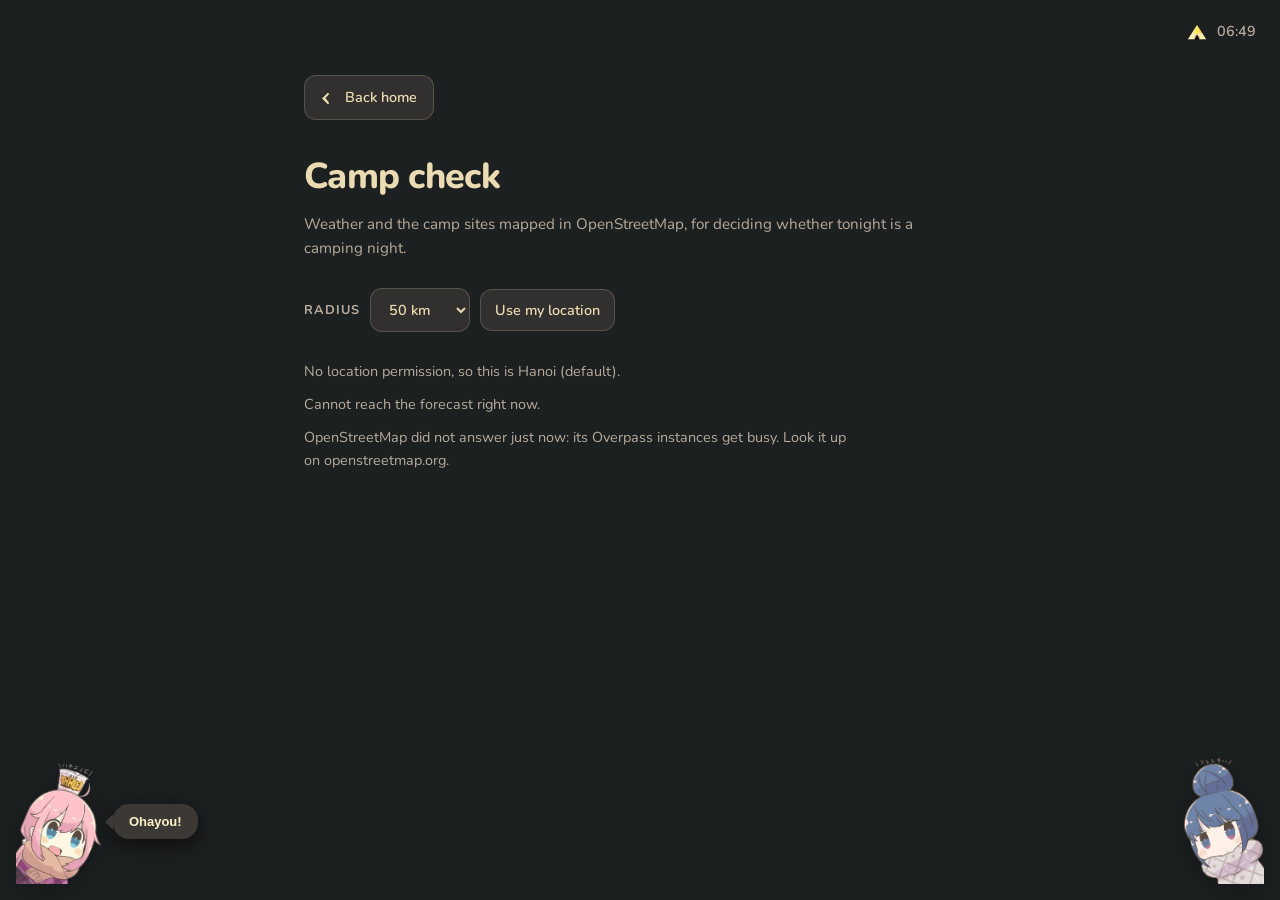
==== commit e284620f: "Delete the second gallery page and the last bits of slop Ponytail's first rung is "does this need to" ====
--- a/camp/index.html
+++ b/camp/index.html
@@ -54,7 +54,7 @@
             <button class="camp-locate" id="campLocate" type="button">Use my location</button>
         </div>
 
-        <div class="camp-body" id="campBody" aria-live="polite">
+        <div id="campBody" aria-live="polite">
             <p class="camp-meta">Checking the sky…</p>
         </div>
 
